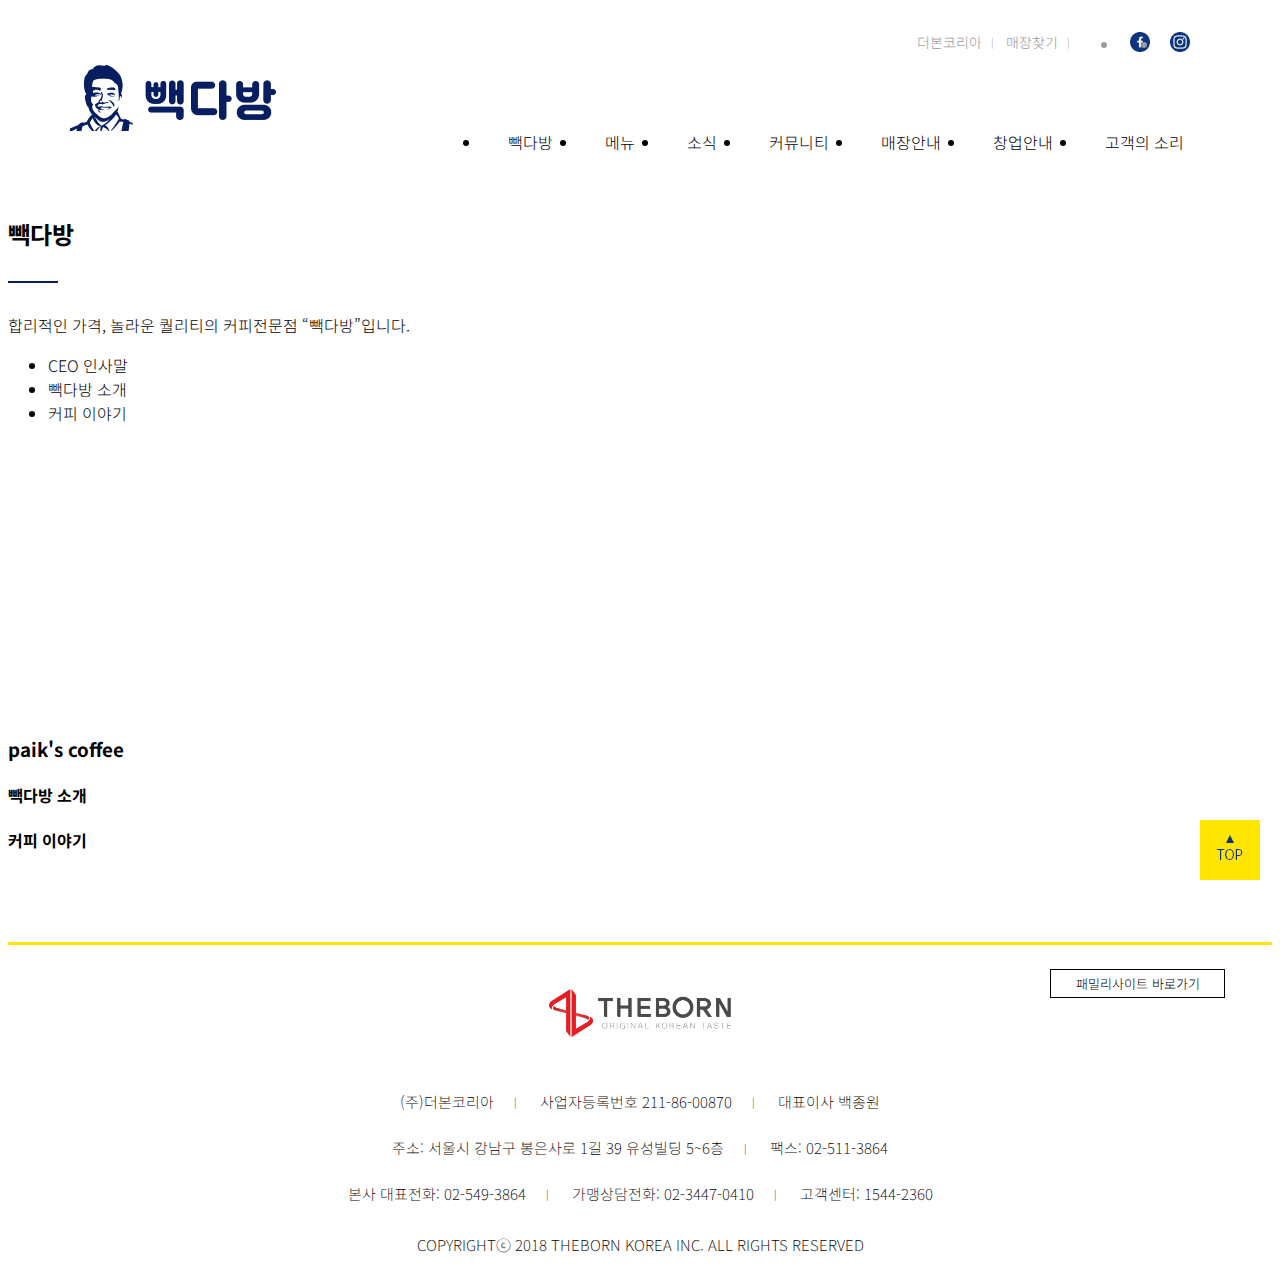
==== sub1_ceo.html @ 32e7e9e1 "서브페이지준비" ====
<!DOCTYPE html>
<html lang="ko">
  <head>
    <meta charset="UTF-8" />
    <meta http-equiv="X-UA-Compatible" content="IE=edge" />
    <meta name="viewport" content="width=device-width, initial-scale=1.0" />
    <title>빽다방 클론 - ceo</title>
    <link rel="stylesheet" href="css/my-reset.css" />
    <link rel="stylesheet" href="css/comm-header.css" />
    <link rel="stylesheet" href="css/comm-footer.css" />
    <link rel="stylesheet" href="css/comm-sub-section.css" />
    <link rel="stylesheet" href="css/sub1-section.css" />

    <script src="https://code.jquery.com/jquery-3.6.0.min.js"></script>
    <script src="js/comm.js"></script>
  </head>
  <body>
    <div id="wrap">
      <header id="hd">
        <div class="inner" id="top">
          <h1 class="logo">
            <a href="index.html">
              <img src="images/h/bbak.png" alt="빽다방" />
            </a>
          </h1>
          <nav class="gnb">
            <div class="top">
              <a href="#">더본코리아</a>
              <a href="#">매장찾기</a>
              <ul class="sns">
                <li><a href="#" class="sns_f">페이스북</a></li>
                <li><a href="#" class="sns_i">인스타그램</a></li>
              </ul>
            </div>
            <ul class="main">
              <li>
                <a href="sub1_ceo.html">빽다방</a>
                <ul class="sub">
                  <li><a href="#">CEO 인사말</a></li>
                  <li><a href="#">빽다방 소개</a></li>
                  <li><a href="#">커피이야기</a></li>
                </ul>
              </li>
              <li>
                <a href="sub2_menu.html">메뉴</a>
                <ul class="sub">
                  <li><a href="#">신메뉴</a></li>
                  <li><a href="#">커피</a></li>
                  <li><a href="#">음료</a></li>
                  <li><a href="#">아이스크림/디저트</a></li>
                  <li><a href="#">빽스치노</a></li>
                </ul>
              </li>
              <li>
                <a href="sub3_news.html">소식</a>
                <ul class="sub">
                  <li><a href="#">소식</a></li>
                  <li><a href="#">이벤트</a></li>
                  <li><a href="#">친절우수매장</a></li>
                </ul>
              </li>
              <li>
                <a href="sub4_class.html">커뮤니티</a>
                <ul class="sub">
                  <li><a href="#">커피클래스</a></li>
                </ul>
              </li>
              <li>
                <a href="sub5_store.html">매장안내</a>
                <ul class="sub">
                  <li><a href="#">매장찾기</a></li>
                </ul>
              </li>
              <li class="nosub">
                <a href="#">창업안내</a>
              </li>
              <li class="nosub">
                <a href="#">고객의 소리</a>
              </li>
            </ul>
            <div class="bg"></div>
          </nav>
        </div>
      </header>

      <div class="visual">
        <h2 class="uline">빽다방</h2>
        <p>합리적인 가격, 놀라운 퀄리티의 커피전문점 “빽다방”입니다.</p>
        <ul>
          <li><a href="#intro1" class="active">CEO 인사말</a></li>
          <li><a href="#intro2">빽다방 소개</a></li>
          <li><a href="#intro3">커피 이야기</a></li>
        </ul>
      </div>

      <section id="sec">
        <h3>paik's coffee</h3>
        <div id="intro1">
          <h4 class="hide">CEO 인사말</h4>
          <div class="box1"></div>
          <div class="box2"></div>
        </div>
        <div id="intro2">
          <h4 class="">빽다방 소개</h4>
        </div>
        <div id="intro3">
          <h4 class="">커피 이야기</h4>
        </div>
      </section>

      <footer id="ft">
        <div class="inner">
          <h4 class="logo">
            <a href="#"><img src="images/f/theborn.png" alt="더본" /></a>
          </h4>
          <div class="infor">
            <p><span>(주)더본코리아</span> <span>사업자등록번호 211-86-00870</span> <span>대표이사 백종원</span></p>
            <p><span>주소: 서울시 강남구 봉은사로 1길 39 유성빌딩 5~6층</span> <span>팩스: 02-511-3864</span></p>
            <p><span>본사 대표전화: 02-549-3864</span> <span>가맹상담전화: 02-3447-0410</span> <span>고객센터: 1544-2360</span></p>
          </div>
          <div class="copy">COPYRIGHTⓒ 2018 THEBORN KOREA INC. ALL RIGHTS RESERVED</div>

          <div class="familySte">
            <span>패밀리사이트 바로가기</span>
            <ul class="fmenu">
              <li><a href="#">더본코리아</a></li>
              <li><a href="#">창업센터</a></li>
              <li><a href="#">새마을식당</a></li>
              <li><a href="#">한신포차</a></li>
              <li><a href="#">역전우동</a></li>
              <li><a href="#">백스비어</a></li>
              <li><a href="#">롤링파스타</a></li>
              <li><a href="#">인생설렁탕</a></li>
              <li><a href="#">미정국수</a></li>
              <li><a href="#">리춘시장</a></li>
              <li><a href="#">원조쌈밥집</a></li>
              <li><a href="#">돌배기집</a></li>
              <li><a href="#">백철판</a></li>
              <li><a href="#">호텔더본</a></li>
            </ul>
          </div>
        </div>

        <div class="toTop">
          <a href="#top"> 위로 가기</a>
        </div>
      </footer>
    </div>
  </body>
</html>
---- css/comm-header.css ----
.uline::after {
  content: "";
  display: block;
  width: 50px;
  height: 2px;
  margin: 30px 0;
  background-color: #071f60;
}

#hd .inner {
  display: flex;
  justify-content: space-between;
}
#hd .logo {
  padding-top: 34px;
  padding-bottom: 26px;
}
#hd .gnb {
  padding-top: 24px;
  flex: 1;

  display: flex;
  flex-direction: column;
  align-items: flex-end;
}
#hd .gnb .top {
  display: flex;
  color: #9a9a9a;
}
#hd .gnb .top > a {
  padding: 0 12px;
  font-size: 14px;

  position: relative;
}
#hd .gnb .top > a::after {
  content: "|";
  font-size: 10px;
  position: absolute;
  top: 2px;
  right: 0;
}
#hd .gnb .main {
  padding-top: 36px;
  display: flex;
  width: 100%;
  justify-content: flex-end;
}
#hd .gnb .main > li {
  position: relative;
}
#hd .gnb .main > li:hover > a {
  font-weight: 500;
}
#hd .gnb .main > li > a {
  display: inline-block;
  padding: 26px;
}
#hd .gnb .main > li:hover > a::after {
  content: "";
  display: block;
  width: 20px;
  height: 20px;
  background-color: #fff;
  position: absolute;
  z-index: 11;
  bottom: -10px;
  left: 50%;
  transform: translate(-50%) rotate(45deg);
}
#hd .gnb .main > li.nosub:hover > a::after {
  display: none;
}
#hd .gnb .sub {
  display: none;
  padding-top: 24px;
  width: 300px;
  position: absolute;
  top: 68px;
  left: 0;
  z-index: 10;
}
#hd .gnb .sub > li:hover {
  font-weight: 500;
}
#hd .gnb .sub > li > a {
  padding: 8px 26px;
}
#hd .gnb .bg {
  display: none;
  position: absolute;
  top: 148px;
  left: 0;
  z-index: 5;
  width: 100%;
  height: 200px;
  background-image: url(../images/h/menu-bg.jpg);
}
---- css/comm-footer.css ----
#ft {
  border-top: 3px solid #ffe600;
  padding: 24px 0;
  margin-top: 90px;

  text-align: center;
  font-size: 15px;
  font-weight: 200;
}
#ft .logo {
  display: inline-block;
  width: 183px;
  margin-bottom: 30px;
}
#ft .infor {
  margin: 20px 0;
}
#ft .infor p {
  padding-bottom: 10px;
}
#ft .infor p span {
  padding: 0 20px;
}
#ft .infor p span::after {
  content: "|";
  display: inline-block;
  font-size: 10px;
  position: relative;
  top: -2px;
  left: 20px;
}
#ft .infor p span:last-child:after {
  display: none;
}
#ft .inner {
  position: relative;
}
.familySte {
  width: 175px;
  font-size: 13px;
  position: absolute;
  top: 0;
  right: 0;
  font-weight: 300;
}
.familySte > span {
  display: block;
  padding: 4px 10px;
  border: 1px solid #000;
  cursor: pointer;
}

.familySte .fmenu {
  display: none;
  background-color: rgba(255, 255, 255, 0.8);
  border: 1px solid #000;
  position: absolute;
  bottom: 26px;
  left: 0;
  width: 100%;
}
.familySte .fmenu a {
  padding: 4px 0;
}
.toTop a {
  position: fixed;
  bottom: 20px;
  right: 20px;

  width: 60px;
  height: 60px;

  background-image: url(../images/f/off.png);
  text-indent: -9999px;
}
---- css/comm-sub-section.css ----
.visual {
  height: 500px;
}
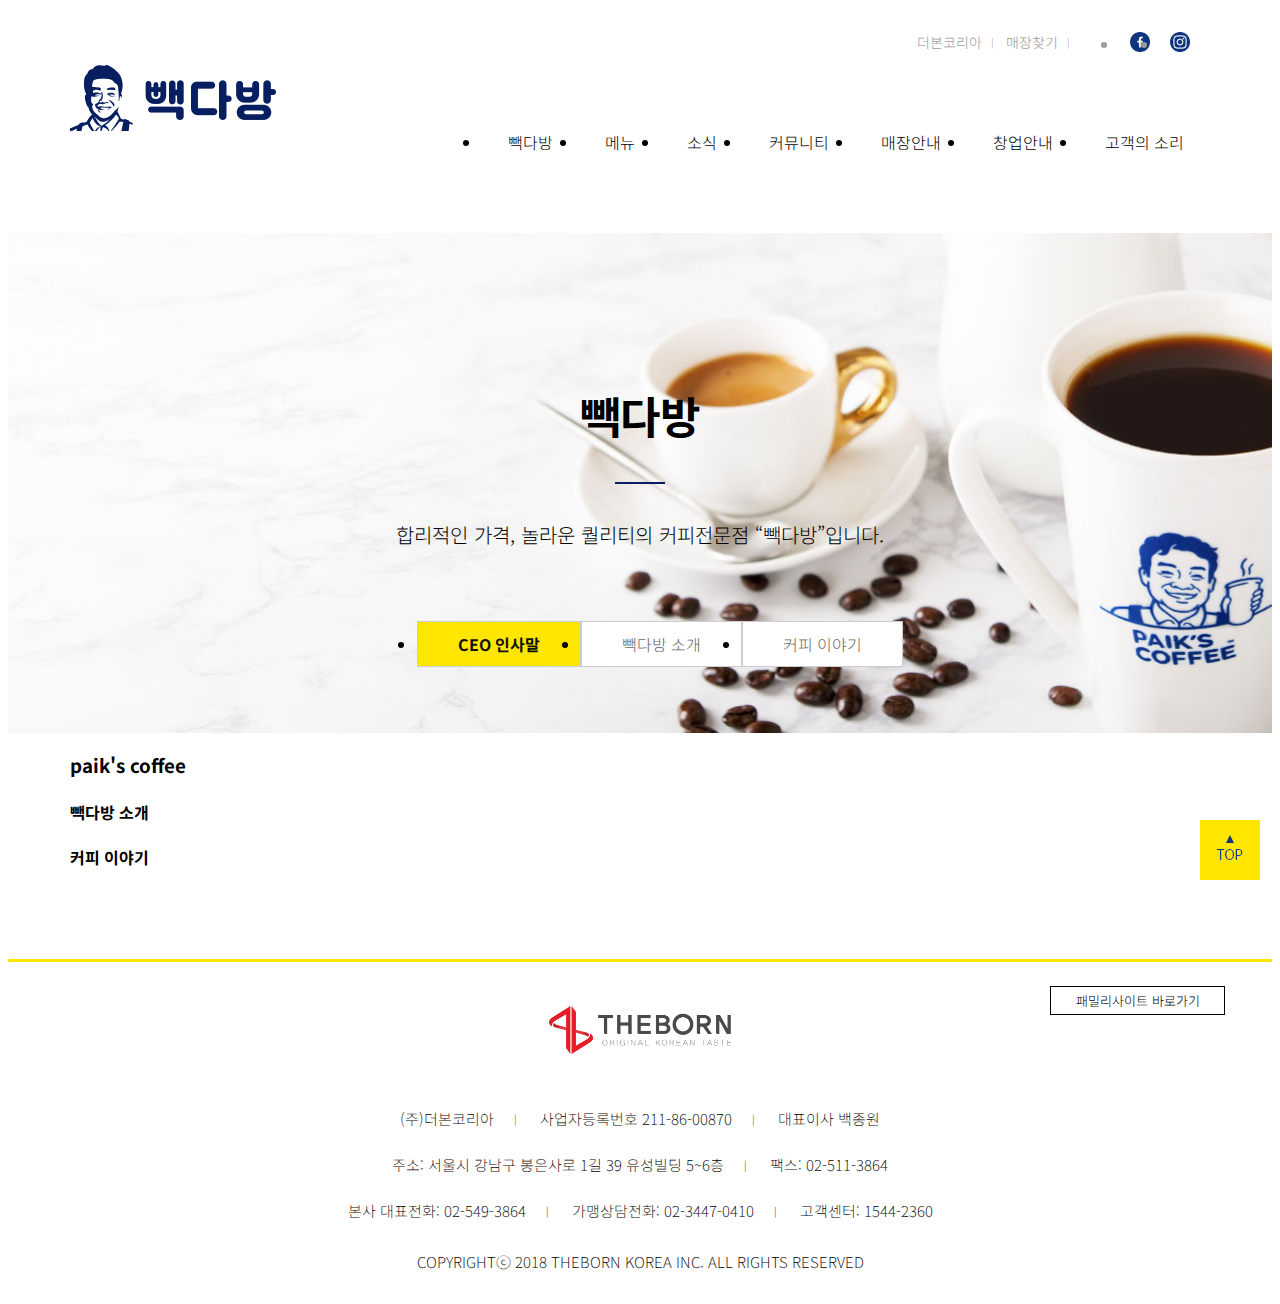
==== commit 9454cd56: "서브공통 수정" ====
--- a/sub1_ceo.html
+++ b/sub1_ceo.html
@@ -84,27 +84,31 @@
       </header>
 
       <div class="visual">
-        <h2 class="uline">빽다방</h2>
-        <p>합리적인 가격, 놀라운 퀄리티의 커피전문점 “빽다방”입니다.</p>
-        <ul>
-          <li><a href="#intro1" class="active">CEO 인사말</a></li>
-          <li><a href="#intro2">빽다방 소개</a></li>
-          <li><a href="#intro3">커피 이야기</a></li>
-        </ul>
+        <div class="inner">
+          <h2 class="uline">빽다방</h2>
+          <p>합리적인 가격, 놀라운 퀄리티의 커피전문점 “빽다방”입니다.</p>
+          <ul>
+            <li><a href="#intro1" class="active">CEO 인사말</a></li>
+            <li><a href="#intro2">빽다방 소개</a></li>
+            <li><a href="#intro3">커피 이야기</a></li>
+          </ul>
+        </div>
       </div>
 
       <section id="sec">
-        <h3>paik's coffee</h3>
-        <div id="intro1">
-          <h4 class="hide">CEO 인사말</h4>
-          <div class="box1"></div>
-          <div class="box2"></div>
-        </div>
-        <div id="intro2">
-          <h4 class="">빽다방 소개</h4>
-        </div>
-        <div id="intro3">
-          <h4 class="">커피 이야기</h4>
+        <div class="inner">
+          <h3>paik's coffee</h3>
+          <div id="intro1">
+            <h4 class="hide">CEO 인사말</h4>
+            <div class="box1"></div>
+            <div class="box2"></div>
+          </div>
+          <div id="intro2">
+            <h4 class="">빽다방 소개</h4>
+          </div>
+          <div id="intro3">
+            <h4 class="">커피 이야기</h4>
+          </div>
         </div>
       </section>
 
--- a/css/comm-sub-section.css
+++ b/css/comm-sub-section.css
@@ -1,3 +1,49 @@
 .visual {
   height: 500px;
+  text-align: center;
+
+  background-image: url(../images/ceo/bg-about.jpg);
+  background-size: cover;
 }
+.visual h2 {
+  padding-top: 150px;
+  font-size: 44px;
+}
+.visual .uline::after {
+  margin: 35px auto;
+}
+.visual p {
+  font-size: 20px;
+}
+.visual .inner {
+  position: relative;
+  height: 100%;
+}
+.visual ul {
+  position: absolute;
+  bottom: 50px;
+  left: 0;
+  width: 100%;
+
+  display: flex;
+  justify-content: center;
+}
+.visual ul li {
+  background-color: #fff;
+}
+.visual ul li a {
+  padding: 10px 40px;
+  border: 1px solid #ccc;
+  color: #666;
+
+  transition: 0.2s;
+}
+.visual ul li a.active {
+  background-color: #ffe600;
+  color: #111;
+  font-weight: bold;
+}
+.visual ul li a:hover {
+  background-color: #ffe600;
+  color: #111;
+}
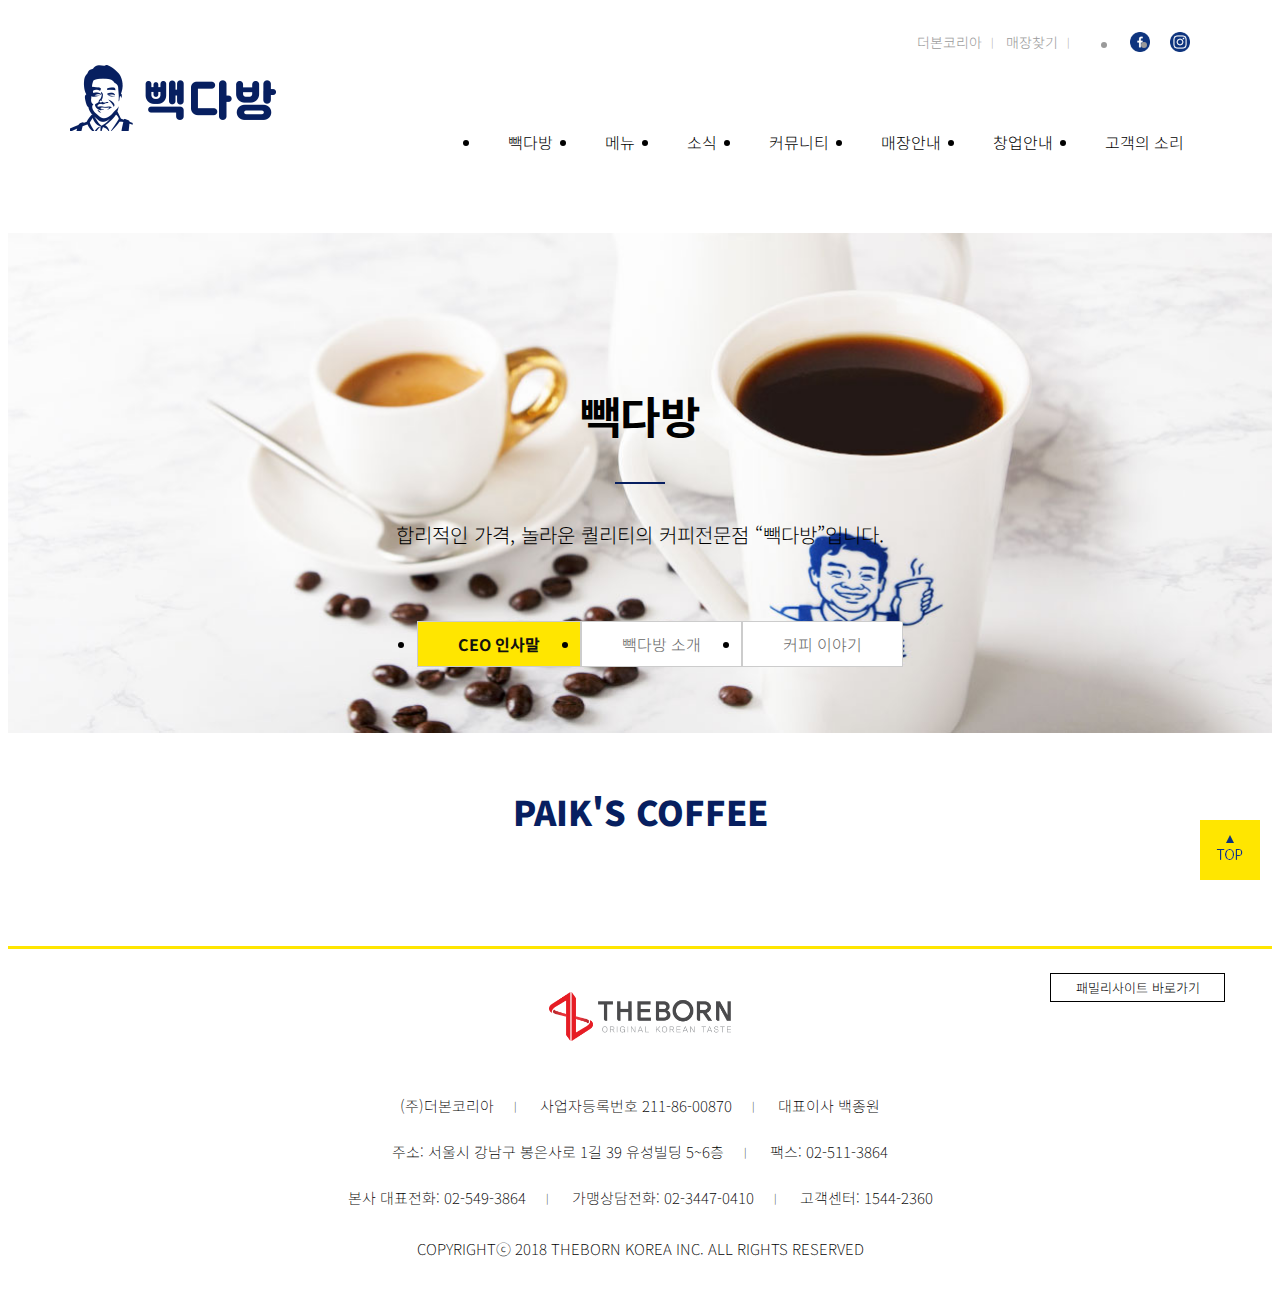
==== commit 8f4d143e: "서브1 제목 추가" ====
--- a/sub1_ceo.html
+++ b/sub1_ceo.html
@@ -104,10 +104,10 @@
             <div class="box2"></div>
           </div>
           <div id="intro2">
-            <h4 class="">빽다방 소개</h4>
+            <h4 class="">빽다방 소개 준비 중</h4>
           </div>
           <div id="intro3">
-            <h4 class="">커피 이야기</h4>
+            <h4 class="">커피 이야기 준비 중</h4>
           </div>
         </div>
       </section>
--- a/css/comm-sub-section.css
+++ b/css/comm-sub-section.css
@@ -1,9 +1,9 @@
 .visual {
   height: 500px;
   text-align: center;
-
-  background-image: url(../images/ceo/bg-about.jpg);
+  background-color: #eee;
   background-size: cover;
+  background-position: center;
 }
 .visual h2 {
   padding-top: 150px;
--- a/css/sub1-section.css
+++ b/css/sub1-section.css
@@ -0,0 +1,26 @@
+.visual {
+  background-image: url(../images/ceo/bg-about.jpg);
+}
+
+#sec h3 {
+  color: #071f60;
+  font-size: 34px;
+  font-weight: 900;
+  text-transform: uppercase;
+  text-align: center;
+  padding: 20px 0;
+}
+#sec h4 {
+  font-size: 50px;
+  text-align: center;
+  padding: 40px 0;
+}
+
+#intro1 {
+}
+#intro2 {
+  display: none;
+}
+#intro3 {
+  display: none;
+}
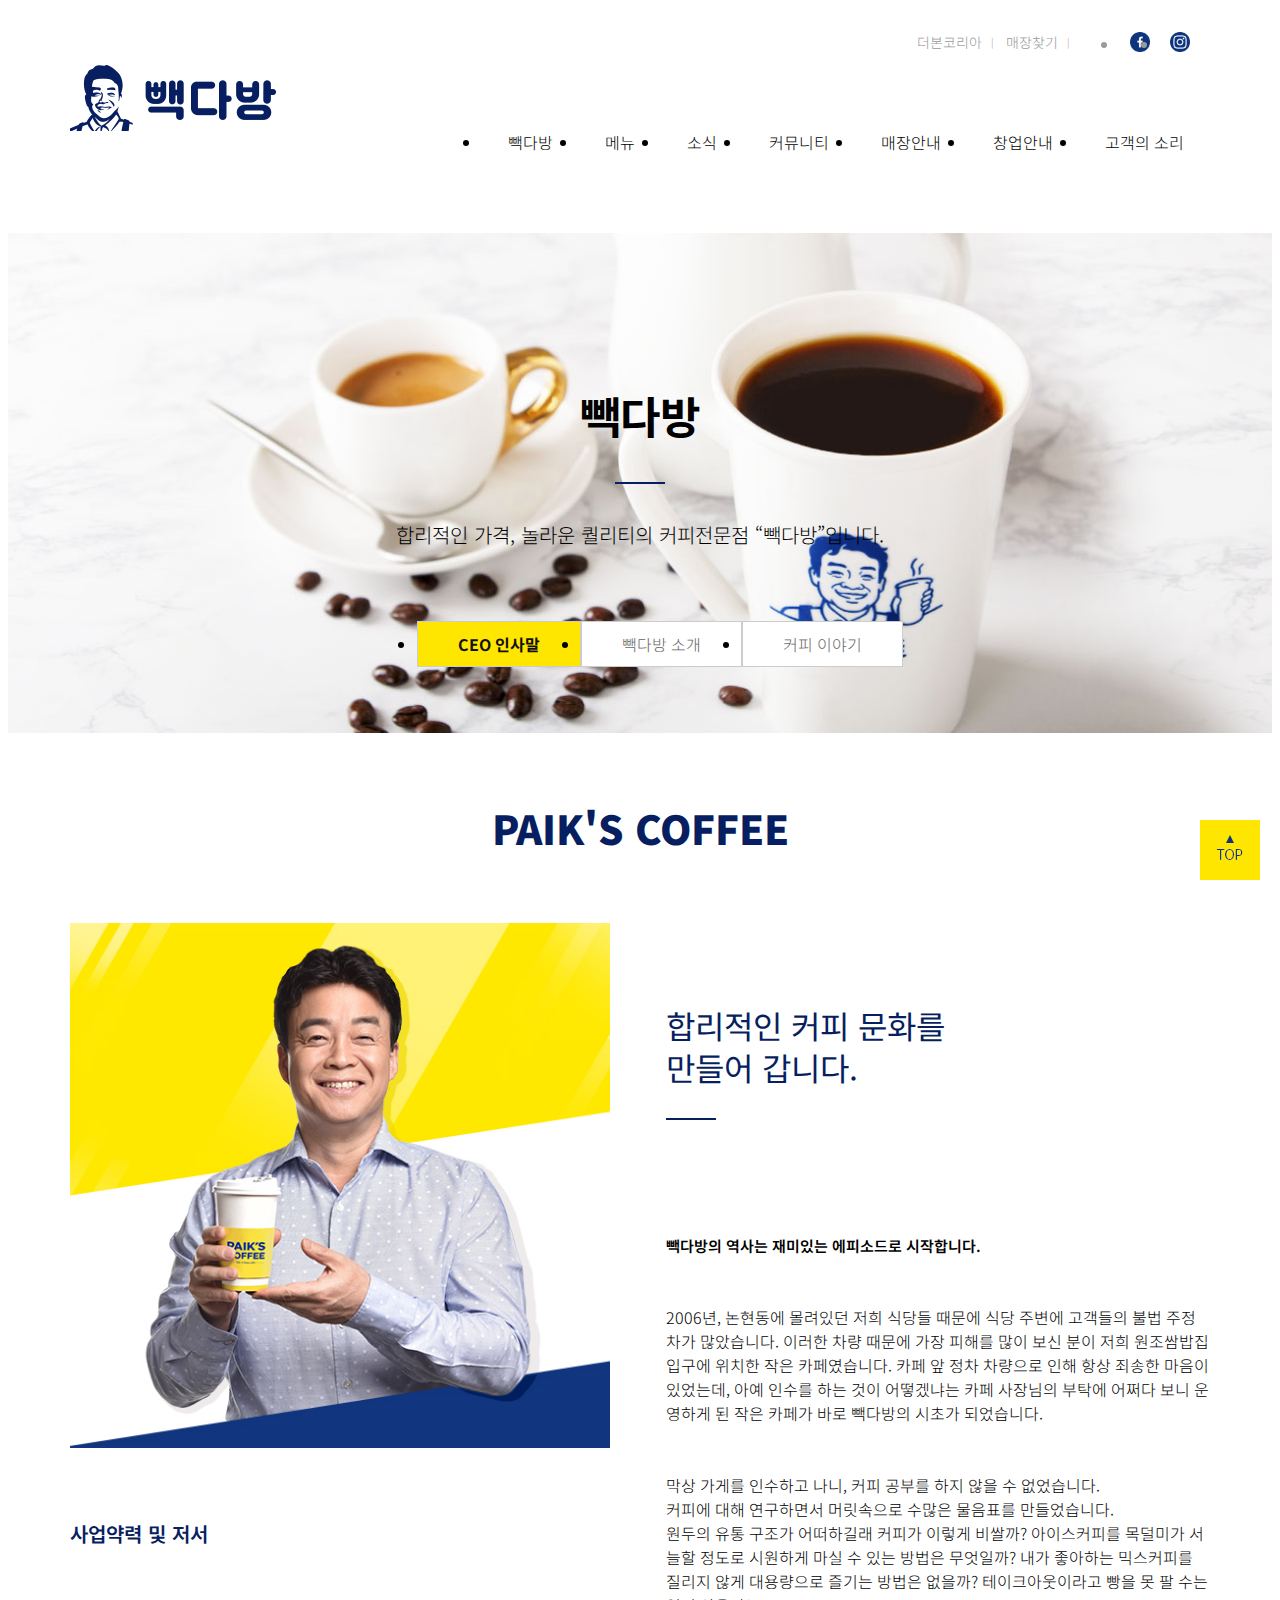
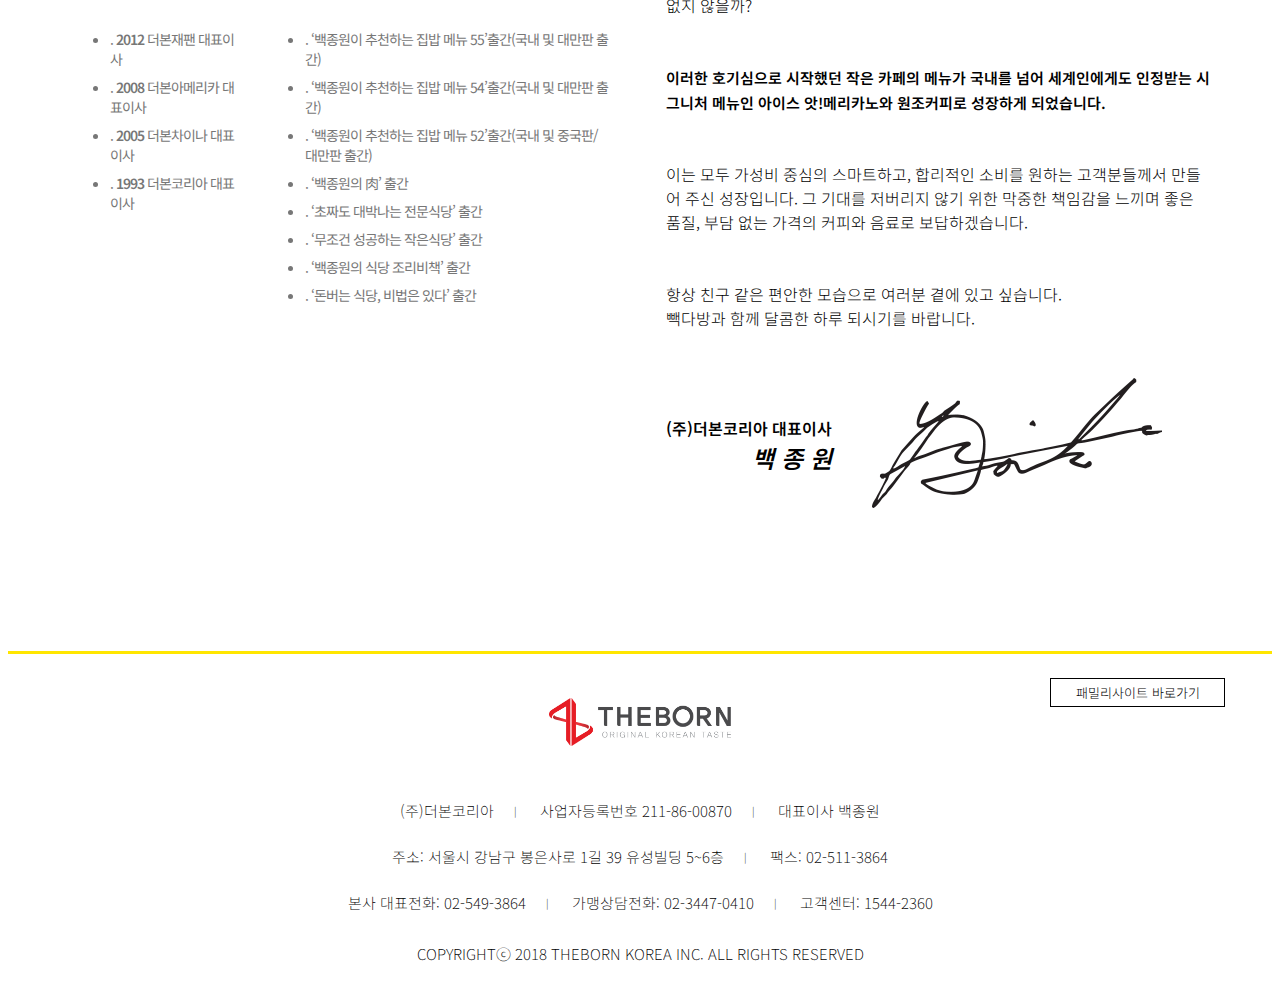
==== commit 5f6a2a66: "서브1 완료" ====
--- a/sub1_ceo.html
+++ b/sub1_ceo.html
@@ -100,8 +100,66 @@
           <h3>paik's coffee</h3>
           <div id="intro1">
             <h4 class="hide">CEO 인사말</h4>
-            <div class="box1"></div>
-            <div class="box2"></div>
+            <div class="box1">
+              <img src="images/ceo/ceo.jpg" alt="ceo사진" />
+              <div class="summ">
+                <h4>사업약력 및 저서</h4>
+                <div class="con">
+                  <ul class="con1">
+                    <li><b>2012</b> 더본재팬 대표이사</li>
+                    <li><b>2008</b> 더본아메리카 대표이사</li>
+                    <li><b>2005</b> 더본차이나 대표이사</li>
+                    <li><b>1993</b> 더본코리아 대표이사</li>
+                  </ul>
+                  <ul class="con2">
+                    <li>‘백종원이 추천하는 집밥 메뉴 55’출간(국내 및 대만판 출간)</li>
+                    <li>‘백종원이 추천하는 집밥 메뉴 54’출간(국내 및 대만판 출간)</li>
+                    <li>‘백종원이 추천하는 집밥 메뉴 52’출간(국내 및 중국판/대만판 출간)</li>
+                    <li>‘백종원의 肉’ 출간</li>
+                    <li>‘초짜도 대박나는 전문식당’ 출간</li>
+                    <li>‘무조건 성공하는 작은식당’ 출간</li>
+                    <li>‘백종원의 식당 조리비책’ 출간</li>
+                    <li>‘돈버는 식당, 비법은 있다’ 출간</li>
+                  </ul>
+                </div>
+              </div>
+            </div>
+            <div class="box2">
+              <h4 class="uline">
+                합리적인 커피 문화를<br />
+                만들어 갑니다.
+              </h4>
+              <p><strong>빽다방의 역사는 재미있는 에피소드로 시작합니다.</strong></p>
+              <p>
+                2006년, 논현동에 몰려있던 저희 식당들 때문에 식당 주변에 고객들의 불법 주정차가 많았습니다. 이러한 차량 때문에 가장 피해를 많이 보신 분이 저희 원조쌈밥집 입구에 위치한 작은
+                카페였습니다. 카페 앞 정차 차량으로 인해 항상 죄송한 마음이 있었는데, 아예 인수를 하는 것이 어떻겠냐는 카페 사장님의 부탁에 어쩌다 보니 운영하게 된 작은 카페가 바로 빽다방의 시초가
+                되었습니다.
+              </p>
+              <p>
+                막상 가게를 인수하고 나니, 커피 공부를 하지 않을 수 없었습니다.<br />
+                커피에 대해 연구하면서 머릿속으로 수많은 물음표를 만들었습니다.<br />
+                원두의 유통 구조가 어떠하길래 커피가 이렇게 비쌀까? 아이스커피를 목덜미가 서늘할 정도로 시원하게 마실 수 있는 방법은 무엇일까? 내가 좋아하는 믹스커피를 질리지 않게 대용량으로 즐기는
+                방법은 없을까? 테이크아웃이라고 빵을 못 팔 수는 없지 않을까?
+              </p>
+              <p><strong>이러한 호기심으로 시작했던 작은 카페의 메뉴가 국내를 넘어 세계인에게도 인정받는 시그니처 메뉴인 아이스 앗!메리카노와 원조커피로 성장하게 되었습니다.</strong></p>
+              <p>
+                이는 모두 가성비 중심의 스마트하고, 합리적인 소비를 원하는 고객분들께서 만들어 주신 성장입니다. 그 기대를 저버리지 않기 위한 막중한 책임감을 느끼며 좋은 품질, 부담 없는 가격의 커피와
+                음료로 보답하겠습니다.
+              </p>
+              <p>
+                항상 친구 같은 편안한 모습으로 여러분 곁에 있고 싶습니다.<br />
+                빽다방과 함께 달콤한 하루 되시기를 바랍니다.
+              </p>
+              <p>
+                <span>
+                  (주)더본코리아 대표이사<br />
+                  <em>백 종 원</em>
+                </span>
+                <span>
+                  <img src="images/ceo/ceo_sign.png" alt="사인" />
+                </span>
+              </p>
+            </div>
           </div>
           <div id="intro2">
             <h4 class="">빽다방 소개 준비 중</h4>
--- a/css/sub1-section.css
+++ b/css/sub1-section.css
@@ -4,11 +4,13 @@
 
 #sec h3 {
   color: #071f60;
-  font-size: 34px;
+  font-size: 40px;
   font-weight: 900;
   text-transform: uppercase;
   text-align: center;
   padding: 20px 0;
+
+  margin: 46px 0;
 }
 #sec h4 {
   font-size: 50px;
@@ -17,7 +19,66 @@
 }
 
 #intro1 {
+  display: flex;
 }
+#intro1 .box1 {
+  width: 540px;
+}
+#intro1 h4 {
+  color: #071f60;
+  text-align-last: left;
+  font-size: 20px;
+  font-weight: 600;
+}
+#intro1 .box1 .con {
+  display: flex;
+  font-size: 14px;
+  letter-spacing: -1px;
+  color: #777;
+  font-weight: 400;
+}
+#intro1 .box1 .con li {
+  padding-bottom: 8px;
+}
+#intro1 .box1 .con li::before {
+  content: ". ";
+}
+#intro1 .box1 .con b {
+  font-weight: 600;
+}
+#intro1 .box1 .con1 {
+  padding-right: 20px;
+}
+#intro1 .box2 {
+  flex: 1;
+  padding-left: 56px;
+}
+#intro1 .box2 h4 {
+  font-size: 32px;
+  font-weight: 400;
+  line-height: 1.3;
+}
+#intro1 .box2 p {
+  line-height: 1.5;
+  padding-bottom: 2em;
+}
+#intro1 .box2 strong {
+  font-weight: 600;
+  font-size: 15px;
+}
+#intro1 .box2 p:last-child {
+  display: flex;
+  font-weight: 600;
+  text-align: right;
+  align-items: center;
+}
+#intro1 .box2 em {
+  font-size: 1.5em;
+}
+#intro1 .box2 img {
+  margin-left: 40px;
+}
+
 #intro2 {
   display: none;
 }
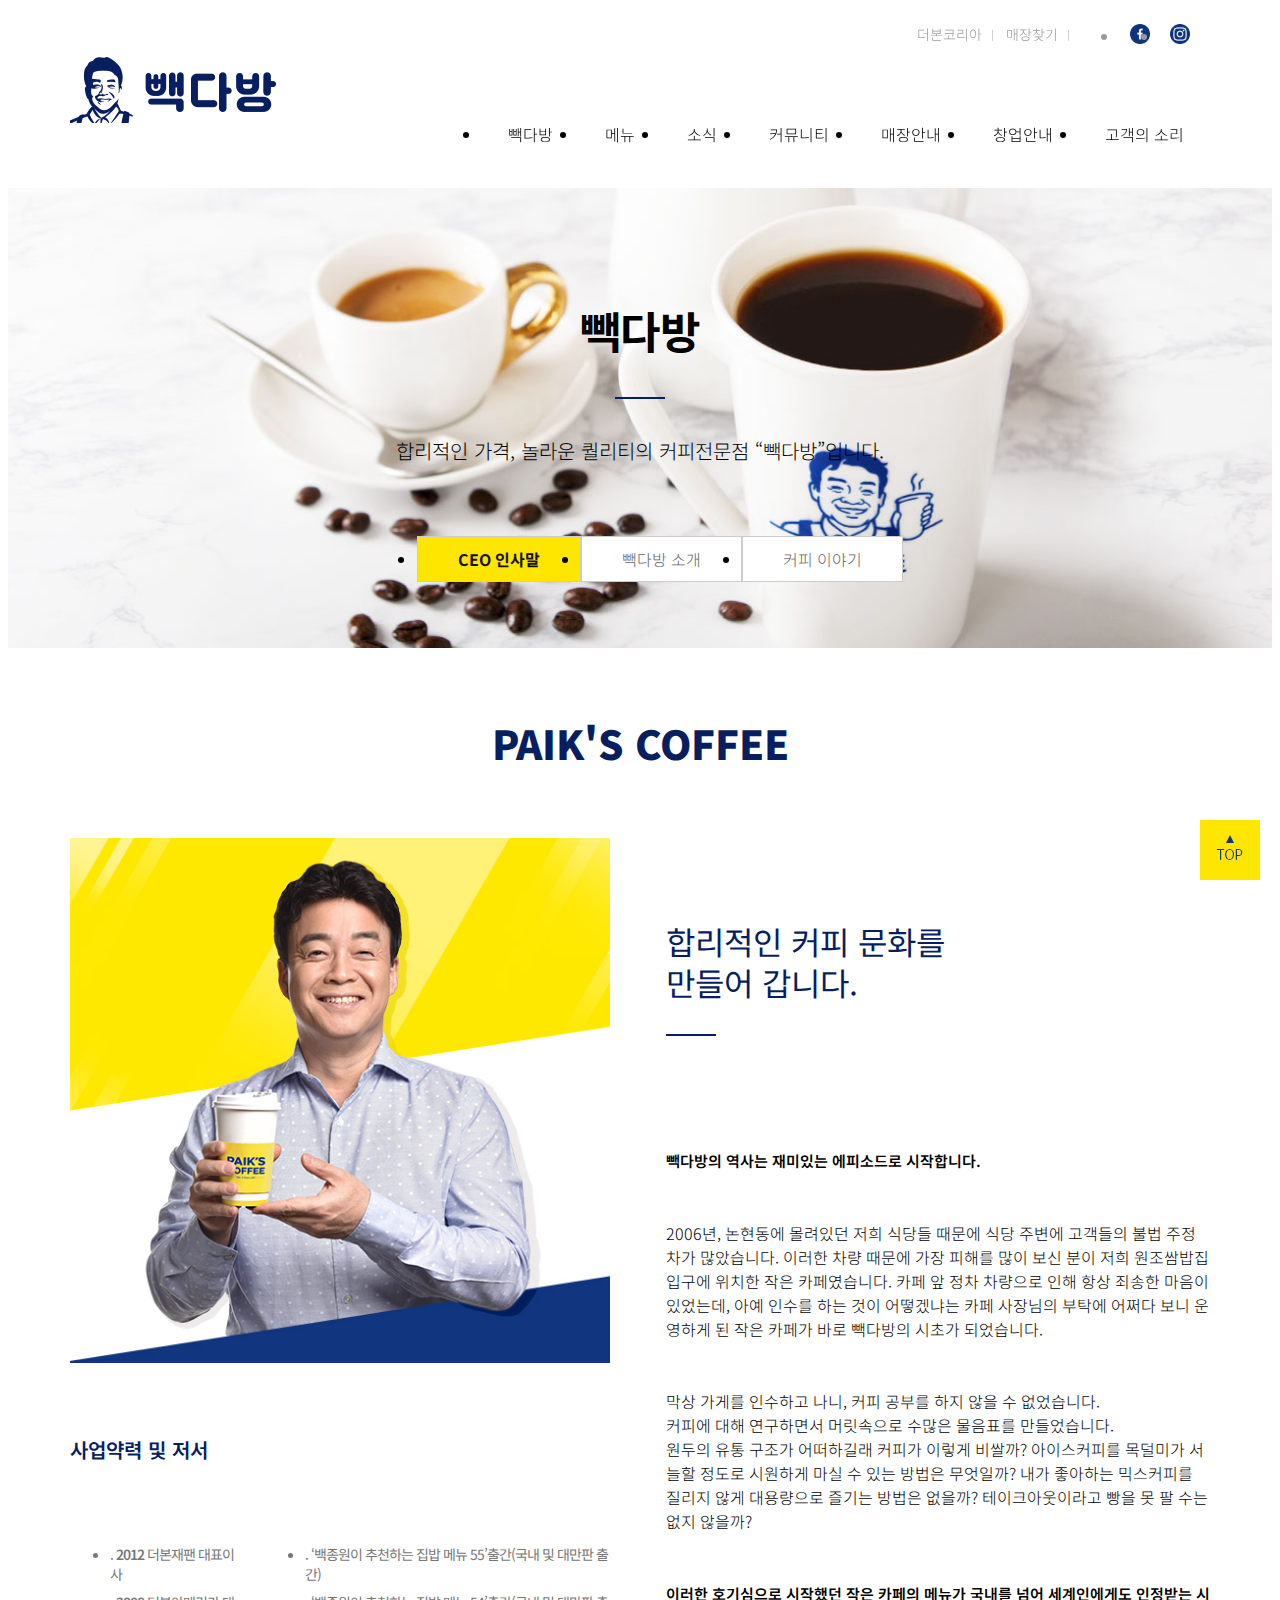
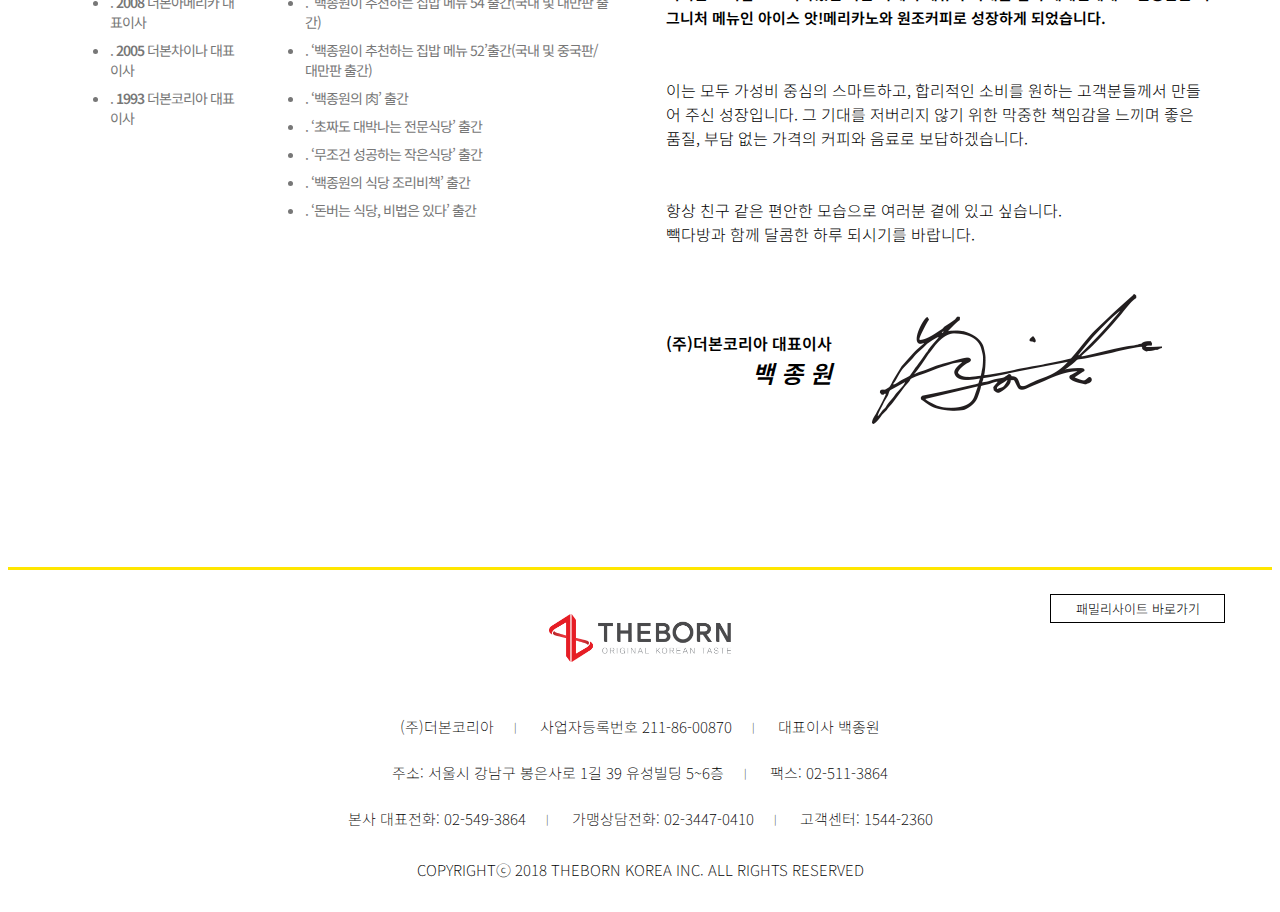
==== commit aa380c43: "공통영역 따로, 탭메뉴로 바로가기" ====
--- a/sub1_ceo.html
+++ b/sub1_ceo.html
@@ -17,77 +17,14 @@
   <body>
     <div id="wrap">
       <header id="hd">
-        <div class="inner" id="top">
-          <h1 class="logo">
-            <a href="index.html">
-              <img src="images/h/bbak.png" alt="빽다방" />
-            </a>
-          </h1>
-          <nav class="gnb">
-            <div class="top">
-              <a href="#">더본코리아</a>
-              <a href="#">매장찾기</a>
-              <ul class="sns">
-                <li><a href="#" class="sns_f">페이스북</a></li>
-                <li><a href="#" class="sns_i">인스타그램</a></li>
-              </ul>
-            </div>
-            <ul class="main">
-              <li>
-                <a href="sub1_ceo.html">빽다방</a>
-                <ul class="sub">
-                  <li><a href="#">CEO 인사말</a></li>
-                  <li><a href="#">빽다방 소개</a></li>
-                  <li><a href="#">커피이야기</a></li>
-                </ul>
-              </li>
-              <li>
-                <a href="sub2_menu.html">메뉴</a>
-                <ul class="sub">
-                  <li><a href="#">신메뉴</a></li>
-                  <li><a href="#">커피</a></li>
-                  <li><a href="#">음료</a></li>
-                  <li><a href="#">아이스크림/디저트</a></li>
-                  <li><a href="#">빽스치노</a></li>
-                </ul>
-              </li>
-              <li>
-                <a href="sub3_news.html">소식</a>
-                <ul class="sub">
-                  <li><a href="#">소식</a></li>
-                  <li><a href="#">이벤트</a></li>
-                  <li><a href="#">친절우수매장</a></li>
-                </ul>
-              </li>
-              <li>
-                <a href="sub4_class.html">커뮤니티</a>
-                <ul class="sub">
-                  <li><a href="#">커피클래스</a></li>
-                </ul>
-              </li>
-              <li>
-                <a href="sub5_store.html">매장안내</a>
-                <ul class="sub">
-                  <li><a href="#">매장찾기</a></li>
-                </ul>
-              </li>
-              <li class="nosub">
-                <a href="#">창업안내</a>
-              </li>
-              <li class="nosub">
-                <a href="#">고객의 소리</a>
-              </li>
-            </ul>
-            <div class="bg"></div>
-          </nav>
-        </div>
+        <!-- comm_header.html 들어갈 곳 -->
       </header>
 
       <div class="visual">
         <div class="inner">
           <h2 class="uline">빽다방</h2>
           <p>합리적인 가격, 놀라운 퀄리티의 커피전문점 “빽다방”입니다.</p>
-          <ul>
+          <ul class="tabmenu">
             <li><a href="#intro1" class="active">CEO 인사말</a></li>
             <li><a href="#intro2">빽다방 소개</a></li>
             <li><a href="#intro3">커피 이야기</a></li>
@@ -96,9 +33,9 @@
       </div>
 
       <section id="sec">
+        <h3>paik's coffee</h3>
         <div class="inner">
-          <h3>paik's coffee</h3>
-          <div id="intro1">
+          <div id="intro1" class="tabcont">
             <h4 class="hide">CEO 인사말</h4>
             <div class="box1">
               <img src="images/ceo/ceo.jpg" alt="ceo사진" />
@@ -161,51 +98,17 @@
               </p>
             </div>
           </div>
-          <div id="intro2">
+          <div id="intro2" class="tabcont">
             <h4 class="">빽다방 소개 준비 중</h4>
           </div>
-          <div id="intro3">
+          <div id="intro3" class="tabcont">
             <h4 class="">커피 이야기 준비 중</h4>
           </div>
         </div>
       </section>
 
       <footer id="ft">
-        <div class="inner">
-          <h4 class="logo">
-            <a href="#"><img src="images/f/theborn.png" alt="더본" /></a>
-          </h4>
-          <div class="infor">
-            <p><span>(주)더본코리아</span> <span>사업자등록번호 211-86-00870</span> <span>대표이사 백종원</span></p>
-            <p><span>주소: 서울시 강남구 봉은사로 1길 39 유성빌딩 5~6층</span> <span>팩스: 02-511-3864</span></p>
-            <p><span>본사 대표전화: 02-549-3864</span> <span>가맹상담전화: 02-3447-0410</span> <span>고객센터: 1544-2360</span></p>
-          </div>
-          <div class="copy">COPYRIGHTⓒ 2018 THEBORN KOREA INC. ALL RIGHTS RESERVED</div>
-
-          <div class="familySte">
-            <span>패밀리사이트 바로가기</span>
-            <ul class="fmenu">
-              <li><a href="#">더본코리아</a></li>
-              <li><a href="#">창업센터</a></li>
-              <li><a href="#">새마을식당</a></li>
-              <li><a href="#">한신포차</a></li>
-              <li><a href="#">역전우동</a></li>
-              <li><a href="#">백스비어</a></li>
-              <li><a href="#">롤링파스타</a></li>
-              <li><a href="#">인생설렁탕</a></li>
-              <li><a href="#">미정국수</a></li>
-              <li><a href="#">리춘시장</a></li>
-              <li><a href="#">원조쌈밥집</a></li>
-              <li><a href="#">돌배기집</a></li>
-              <li><a href="#">백철판</a></li>
-              <li><a href="#">호텔더본</a></li>
-            </ul>
-          </div>
-        </div>
-
-        <div class="toTop">
-          <a href="#top"> 위로 가기</a>
-        </div>
+        <!-- comm_footer.html 들어갈 곳 -->
       </footer>
     </div>
   </body>
--- a/css/comm-header.css
+++ b/css/comm-header.css
@@ -6,7 +6,14 @@
   margin: 30px 0;
   background-color: #071f60;
 }
-
+#hd {
+  position: fixed;
+  top: 0;
+  left: 0;
+  z-index: 100;
+  width: 100%;
+  background-color: #fff;
+}
 #hd .inner {
   display: flex;
   justify-content: space-between;
--- a/css/comm-sub-section.css
+++ b/css/comm-sub-section.css
@@ -1,4 +1,6 @@
 .visual {
+  margin-top: 148px;
+
   height: 500px;
   text-align: center;
   background-color: #eee;
@@ -19,7 +21,7 @@
   position: relative;
   height: 100%;
 }
-.visual ul {
+.visual .tabmenu {
   position: absolute;
   bottom: 50px;
   left: 0;
@@ -28,22 +30,49 @@
   display: flex;
   justify-content: center;
 }
-.visual ul li {
+.visual li {
   background-color: #fff;
 }
-.visual ul li a {
+.visual a {
   padding: 10px 40px;
   border: 1px solid #ccc;
   color: #666;
 
   transition: 0.2s;
 }
-.visual ul li a.active {
+.visual a.active {
   background-color: #ffe600;
   color: #111;
   font-weight: bold;
 }
-.visual ul li a:hover {
+.visual a:hover {
   background-color: #ffe600;
   color: #111;
 }
+
+#sec .pages {
+  padding-top: 80px;
+  display: flex;
+  justify-content: center;
+  align-items: center;
+}
+#sec .pages a {
+  padding: 10px;
+  color: #ccc;
+}
+#sec .pages a.act,
+#sec .pages a:hover {
+  color: #071f60;
+  font-weight: 500;
+}
+#sec .pages .next {
+  border: 1px solid #ccc;
+  width: 24px;
+  height: 24px;
+  text-indent: -9999px;
+  background-image: url(../images/news/board-arr.png);
+  background-position: center;
+  background-repeat: no-repeat;
+  background-size: 30%;
+  margin: 10px;
+}
